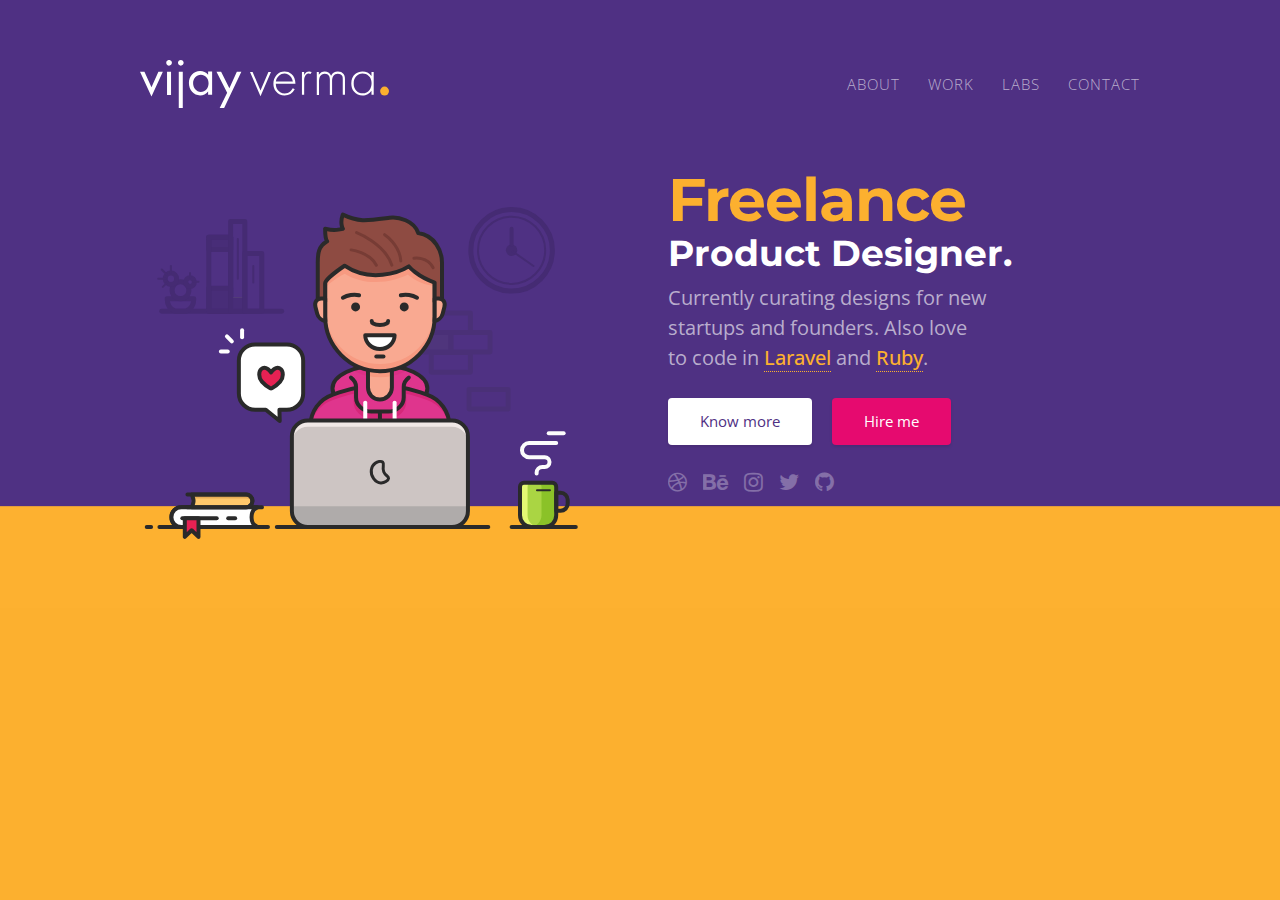
==== v2/index.html @ 16cd76d6 "added old version" ====
<!DOCTYPE html>
<html>
<head>
  <link rel="stylesheet" href="css/main.css">
  <link rel="stylesheet" href="https://maxcdn.bootstrapcdn.com/font-awesome/4.7.0/css/font-awesome.min.css">
  <meta charset="utf-8">
  <title></title>
</head>
<body class="body-t-c">
  <header class="header">
    <nav class="container nav">
      <div class="nav__logo">
        <a href="#"><img src="images/logo-white.svg" alt=""></a>
      </div>
      <div class="nav__menu">
        <ul>
          <li class="active"><a href="#">About</a></li>
          <li><a href="#">Work</a></li>
          <li><a href="#">Labs</a></li>
          <li><a href="#">Contact</a></li>
        </ul>
      </div>
    </nav>
    <div class="howdy clearfix">
      <div class="illustration">
        <div class="illustration__boy">
          <img src="images/boy-illustraion.svg" alt="">
        </div>
      </div>
      <div class="htxt-box">
        <div class="container">
          <div class="htxt-box__wrap">
            <div class="htxt-box__wrap_content">
              <h2>Freelance</h2>
              <h3>Product Designer.</h3>
                <p>Currently curating designs for
new startups and founders. Also
love to code in <span>Laravel</span> and <span>Ruby</span>.</p>
              <div class="hbtn-link">
                <a href="#" class="btn btn__know">Know more</a>
                <a href="#" class="btn btn__hire">Hire me</a>
              </div>
              <div class="hsm-link">
                <a href="https://dribbble.com/realvjy" target="_blank"><i class="fa fa-dribbble"></i></a>
                <a href="https://behance.net/realvjy" target="_blank"><i class="fa fa-behance"></i></a>
                <a href="https://instagram.com/realvjy" target="_blank"><i class="fa fa-instagram"></i></a>
                <a href="https://twitter.com/realvjy" target="_blank"><i class="fa fa-twitter"></i></a>
                <a href="https://github.com/realvjy" target="_blank"><i class="fa fa-github"></i></a>
              </div>
            </div>
          </div>
        </div>
      </div>
    </div>
  </header>
  <section class="work shide">
    <div class="false-back">
    </div>
    <div class="container">
      <div class="box">
        <div class="box-4">
          <div class="box__work">
            Box 1
          </div>
        </div>
        <div class="box-4">
          <div class="box__work">
            Box 2
          </div>
        </div>
        <div class="box-4">
          <div class="box__work">
            box 3
          </div>
        </div>
      </div>
      <div class="btn-more">
        <a href="#">Show More Work</a>
      </div>
    </div>
  </section>
  <section class="blog">

  </section>
  <section class="service">

  </section>
  <section class="testimonial">

  </section>
  <section class="talk">

  </section>
  <script type="text/javascript" src="//s3.amazonaws.com/downloads.mailchimp.com/js/signup-forms/popup/embed.js" data-dojo-config="usePlainJson: true, isDebug: false"></script><script type="text/javascript">require(["mojo/signup-forms/Loader"], function(L) { L.start({"baseUrl":"mc.us14.list-manage.com","uuid":"ed1f62133209766c02f08fd47","lid":"c4285438c3"}) })</script>
</body>
</html>
---- v2/css/main.css ----
@import url("https://fonts.googleapis.com/css?family=Montserrat:400,500,700,800");
@import url("https://fonts.googleapis.com/css?family=Open+Sans:300,400,600,600i,700,800");
/* http://meyerweb.com/eric/tools/css/reset/
   v2.0 | 20110126
*/
/* line 5, ../sass/base/_reset.scss */
html, body, div, span, applet, object, iframe,
h1, h2, h3, h4, h5, h6, p, blockquote, pre,
a, abbr, acronym, address, big, cite, code,
del, dfn, em, img, ins, kbd, q, s, samp,
small, strike, strong, sub, sup, tt, var,
b, u, i, center,
dl, dt, dd, ol, ul, li,
fieldset, form, label, legend,
table, caption, tbody, tfoot, thead, tr, th, td,
article, aside, canvas, details, embed,
figure, figcaption, footer, header, hgroup,
menu, nav, output, ruby, section, summary,
time, mark, audio, video {
  margin: 0;
  padding: 0;
  border: 0;
  font-size: 100%;
  font: inherit;
  font-family: "Open Sans", sans-serif;
  vertical-align: baseline;
  transition: all ease 0.2s; }

/* HTML5 display-role reset for older browsers */
/* line 28, ../sass/base/_reset.scss */
article, aside, details, figcaption, figure,
footer, header, hgroup, menu, nav, section {
  display: block; }

/* line 32, ../sass/base/_reset.scss */
body {
  line-height: 1;
  background-color: #F7F7F7; }

/* line 36, ../sass/base/_reset.scss */
ol, ul {
  list-style: none; }

/* line 39, ../sass/base/_reset.scss */
blockquote, q {
  quotes: none; }

/* line 42, ../sass/base/_reset.scss */
blockquote:before, blockquote:after,
q:before, q:after {
  content: '';
  content: none; }

/* line 47, ../sass/base/_reset.scss */
table {
  border-collapse: collapse;
  border-spacing: 0; }

/* line 52, ../sass/base/_reset.scss */
strong {
  font-weight: bold; }

/* line 56, ../sass/base/_reset.scss */
.shide {
  display: none; }

/* Makes border-box properties */
/* line 18, ../sass/components/_grid.scss */
* {
  box-sizing: border-box; }

/* line 26, ../sass/components/_grid.scss */
.container {
  max-width: 62.5rem;
  margin-left: auto;
  margin-right: auto; }
  /* line 12, ../bower_components/susy/sass/susy/output/support/_clearfix.scss */
  .container:after {
    content: " ";
    display: block;
    clear: both; }

/* line 2, ../sass/base/_mixins.scss */
header:after, section:after {
  content: "";
  display: table;
  clear: both; }

/* line 34, ../sass/components/_grid.scss */
.box {
  z-index: 999; }
  /* line 2, ../sass/base/_mixins.scss */
  .box:after {
    content: "";
    display: table;
    clear: both; }
  /* line 37, ../sass/components/_grid.scss */
  .box .box-4 {
    width: 32.20339%;
    float: left; }
    /* line 66, ../bower_components/susy/sass/susy/language/susy/_gallery.scss */
    .box .box-4:nth-child(3n + 1) {
      margin-left: 0;
      margin-right: -100%;
      clear: both;
      margin-left: 0; }
    /* line 66, ../bower_components/susy/sass/susy/language/susy/_gallery.scss */
    .box .box-4:nth-child(3n + 2) {
      margin-left: 33.89831%;
      margin-right: -100%;
      clear: none; }
    /* line 66, ../bower_components/susy/sass/susy/language/susy/_gallery.scss */
    .box .box-4:nth-child(3n + 3) {
      margin-left: 67.79661%;
      margin-right: -100%;
      clear: none; }

/* line 43, ../sass/components/_grid.scss */
.gallery {
  margin: 0; }
  /* line 2, ../sass/base/_mixins.scss */
  .gallery:after {
    content: "";
    display: table;
    clear: both; }

/* line 48, ../sass/components/_grid.scss */
.gallery__item {
  width: 49.15254%;
  float: left;
  height: 8rem;
  margin-bottom: 1.69492%; }
  /* line 66, ../bower_components/susy/sass/susy/language/susy/_gallery.scss */
  .gallery__item:nth-child(2n + 1) {
    margin-left: 0;
    margin-right: -100%;
    clear: both;
    margin-left: 0; }
  /* line 66, ../bower_components/susy/sass/susy/language/susy/_gallery.scss */
  .gallery__item:nth-child(2n + 2) {
    margin-left: 50.84746%;
    margin-right: -100%;
    clear: none; }
  /* line 53, ../sass/components/_grid.scss */
  .gallery__item:nth-last-child(-n+2) {
    margin-bottom: 0; }
  @media (min-width: 40rem) {
    /* line 48, ../sass/components/_grid.scss */
    .gallery__item {
      width: 32.20339%;
      float: left; }
      /* line 66, ../bower_components/susy/sass/susy/language/susy/_gallery.scss */
      .gallery__item:nth-child(3n + 1) {
        margin-left: 0;
        margin-right: -100%;
        clear: both;
        margin-left: 0; }
      /* line 66, ../bower_components/susy/sass/susy/language/susy/_gallery.scss */
      .gallery__item:nth-child(3n + 2) {
        margin-left: 33.89831%;
        margin-right: -100%;
        clear: none; }
      /* line 66, ../bower_components/susy/sass/susy/language/susy/_gallery.scss */
      .gallery__item:nth-child(3n + 3) {
        margin-left: 67.79661%;
        margin-right: -100%;
        clear: none; }
      /* line 60, ../sass/components/_grid.scss */
      .gallery__item:nth-last-child(-n+3) {
        margin-bottom: 0; } }
  @media (min-width: 64rem) {
    /* line 48, ../sass/components/_grid.scss */
    .gallery__item {
      width: 23.72881%;
      float: left; }
      /* line 66, ../bower_components/susy/sass/susy/language/susy/_gallery.scss */
      .gallery__item:nth-child(4n + 1) {
        margin-left: 0;
        margin-right: -100%;
        clear: both;
        margin-left: 0; }
      /* line 66, ../bower_components/susy/sass/susy/language/susy/_gallery.scss */
      .gallery__item:nth-child(4n + 2) {
        margin-left: 25.42373%;
        margin-right: -100%;
        clear: none; }
      /* line 66, ../bower_components/susy/sass/susy/language/susy/_gallery.scss */
      .gallery__item:nth-child(4n + 3) {
        margin-left: 50.84746%;
        margin-right: -100%;
        clear: none; }
      /* line 66, ../bower_components/susy/sass/susy/language/susy/_gallery.scss */
      .gallery__item:nth-child(4n + 4) {
        margin-left: 76.27119%;
        margin-right: -100%;
        clear: none; }
      /* line 68, ../sass/components/_grid.scss */
      .gallery__item:nth-last-child(-n+4) {
        margin-bottom: 0; } }

/* line 74, ../sass/components/_grid.scss */
footer {
  width: 100%;
  float: left;
  margin-left: 0;
  margin-right: 0;
  height: 4rem; }

/* line 79, ../sass/components/_grid.scss */
.outline {
  display: block;
  margin: 1.69492% 0;
  font-family: Lato, sans-serif;
  text-decoration: none;
  text-align: center; }
  /* line 86, ../sass/components/_grid.scss */
  .outline:hover {
    text-decoration: underline; }

/* line 93, ../sass/components/_grid.scss */
.header {
  background-color: #4F3083;
  color: #ffffff; }

/* line 97, ../sass/components/_grid.scss */
.nav {
  padding-top: 60px; }
  /* line 99, ../sass/components/_grid.scss */
  .nav .nav__logo {
    float: left; }
    /* line 101, ../sass/components/_grid.scss */
    .nav .nav__logo img {
      display: block;
      height: 48px; }
  /* line 106, ../sass/components/_grid.scss */
  .nav .nav__menu {
    float: right; }
    /* line 109, ../sass/components/_grid.scss */
    .nav .nav__menu ul > li {
      display: inline-block;
      padding: 14px 12px; }
      /* line 112, ../sass/components/_grid.scss */
      .nav .nav__menu ul > li a {
        font-family: "Open Sans", sans-serif;
        font-weight: 300;
        display: block;
        line-height: 20px;
        text-transform: uppercase;
        font-size: 15px;
        letter-spacing: 1px;
        text-decoration: none;
        color: #B9ADCD;
        border-bottom: 2px solid transparent; }
        /* line 123, ../sass/components/_grid.scss */
        .nav .nav__menu ul > li a:hover {
          border-bottom: 2px solid #FCB02F;
          color: #ffffff; }
      /* line 128, ../sass/components/_grid.scss */
      .nav .nav__menu ul > li:last-child {
        padding-right: 0; }

/* line 136, ../sass/components/_grid.scss */
.howdy {
  position: relative; }
  /* line 138, ../sass/components/_grid.scss */
  .howdy .illustration {
    width: 100%;
    display: block; }
    /* line 141, ../sass/components/_grid.scss */
    .howdy .illustration .illustration__boy {
      overflow: hidden; }
      /* line 143, ../sass/components/_grid.scss */
      .howdy .illustration .illustration__boy img {
        margin-left: -40%;
        height: 60%;
        display: block; }
  /* line 150, ../sass/components/_grid.scss */
  .howdy .htxt-box {
    position: absolute;
    top: 0;
    right: 0;
    width: 100%; }
    /* line 155, ../sass/components/_grid.scss */
    .howdy .htxt-box .htxt-box__wrap {
      margin-left: 50.84746%; }
      /* line 157, ../sass/components/_grid.scss */
      .howdy .htxt-box .htxt-box__wrap .htxt-box__wrap_content {
        padding-left: 20px;
        margin-top: 60px; }
        /* line 160, ../sass/components/_grid.scss */
        .howdy .htxt-box .htxt-box__wrap .htxt-box__wrap_content h2 {
          font-family: "Montserrat", sans-serif;
          font-size: 60px;
          color: #FCB02F;
          font-weight: 700;
          letter-spacing: -1px;
          margin-bottom: 5px; }
        /* line 168, ../sass/components/_grid.scss */
        .howdy .htxt-box .htxt-box__wrap .htxt-box__wrap_content h3 {
          font-family: "Montserrat", sans-serif;
          font-size: 36px;
          font-weight: 700; }
        /* line 173, ../sass/components/_grid.scss */
        .howdy .htxt-box .htxt-box__wrap .htxt-box__wrap_content p {
          margin-top: 12px;
          margin-bottom: 25px;
          max-width: 320px;
          font-family: "Open Sans", sans-serif;
          font-size: 20px;
          font-weight: 400;
          line-height: 30px;
          color: #B9ADCD; }
          /* line 182, ../sass/components/_grid.scss */
          .howdy .htxt-box .htxt-box__wrap .htxt-box__wrap_content p span {
            font-weight: 500;
            color: #FCB02F;
            border-bottom: 1px dotted #FCB02F; }
        /* line 189, ../sass/components/_grid.scss */
        .howdy .htxt-box .htxt-box__wrap .htxt-box__wrap_content .hbtn-link {
          margin-top: 10px; }
          /* line 191, ../sass/components/_grid.scss */
          .howdy .htxt-box .htxt-box__wrap .htxt-box__wrap_content .hbtn-link .btn {
            border-radius: 4px;
            font-family: "Open Sans", sans-serif;
            text-decoration: none;
            font-size: 15px;
            line-height: 15px;
            font-weight: 400;
            padding: 16px 32px;
            display: inline-block;
            box-shadow: 0 2px 3px rgba(0, 0, 0, 0.1);
            transition: all ease 0.2s; }
            /* line 202, ../sass/components/_grid.scss */
            .howdy .htxt-box .htxt-box__wrap .htxt-box__wrap_content .hbtn-link .btn.btn__know {
              background-color: #ffffff;
              color: #4F3083;
              margin-right: 16px; }
              /* line 206, ../sass/components/_grid.scss */
              .howdy .htxt-box .htxt-box__wrap .htxt-box__wrap_content .hbtn-link .btn.btn__know:hover {
                background-color: #e6e6e6; }
            /* line 210, ../sass/components/_grid.scss */
            .howdy .htxt-box .htxt-box__wrap .htxt-box__wrap_content .hbtn-link .btn.btn__hire {
              background-color: #e60a6f;
              color: #ffffff; }
              /* line 212, ../sass/components/_grid.scss */
              .howdy .htxt-box .htxt-box__wrap .htxt-box__wrap_content .hbtn-link .btn.btn__hire:hover {
                background-color: #ce0963; }
            /* line 216, ../sass/components/_grid.scss */
            .howdy .htxt-box .htxt-box__wrap .htxt-box__wrap_content .hbtn-link .btn:hover {
              webkit-transform: translate3d(0, -1px, 0);
              -moz-transform: translate3d(0, -1px, 0);
              -ms-transform: translate3d(0, -1px, 0);
              -o-transform: translate3d(0, -1px, 0);
              transform: translate3d(0, -1px, 0); }
        /* line 225, ../sass/components/_grid.scss */
        .howdy .htxt-box .htxt-box__wrap .htxt-box__wrap_content .hsm-link {
          margin-top: 25px; }
          /* line 227, ../sass/components/_grid.scss */
          .howdy .htxt-box .htxt-box__wrap .htxt-box__wrap_content .hsm-link a {
            font-size: 22px;
            text-decoration: none;
            display: inline-block;
            color: #ffffff;
            margin-right: 12px;
            opacity: 0.3;
            transition: all ease 0.3s; }
            /* line 235, ../sass/components/_grid.scss */
            .howdy .htxt-box .htxt-box__wrap .htxt-box__wrap_content .hsm-link a:hover {
              opacity: 1; }

/* line 1, ../sass/components/_sections.scss */
section {
  position: relative; }

/* line 4, ../sass/components/_sections.scss */
.footer {
  display: block;
  width: 100%; }

/* line 10, ../sass/components/_sections.scss */
.work .box__work {
  height: 200px;
  box-shadow: 0 10px 25px 0 rgba(49, 49, 93, 0.1);
  background-color: #ffffff;
  border-radius: 5px; }

/* line 18, ../sass/components/_sections.scss */
.false-back {
  position: absolute;
  z-index: -1;
  width: 100%;
  height: 60px;
  background-color: #FCB02F; }

/* line 26, ../sass/components/_sections.scss */
.body-t-c {
  background-color: #FCB02F; }
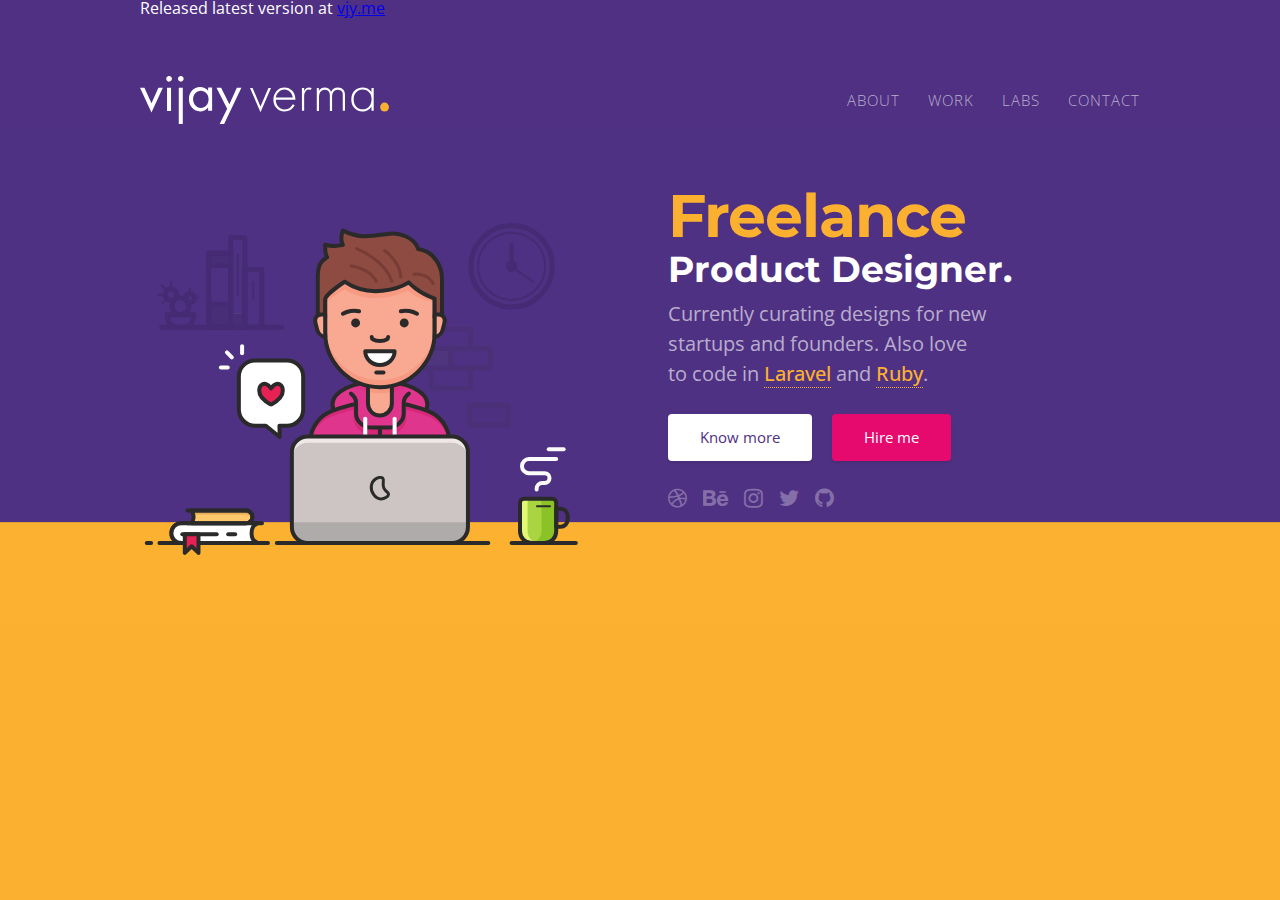
==== commit 346a2dc0: "Update index.html" ====
--- a/v2/index.html
+++ b/v2/index.html
@@ -8,6 +8,7 @@
 </head>
 <body class="body-t-c">
   <header class="header">
+    <div class="announce-wrapper release"><div class="container"><h2>Released latest version at <a href="https://vjy.me">vjy.me</a></h2></div></div>
     <nav class="container nav">
       <div class="nav__logo">
         <a href="#"><img src="images/logo-white.svg" alt=""></a>
@@ -91,6 +92,6 @@
   <section class="talk">
 
   </section>
-  <script type="text/javascript" src="//s3.amazonaws.com/downloads.mailchimp.com/js/signup-forms/popup/embed.js" data-dojo-config="usePlainJson: true, isDebug: false"></script><script type="text/javascript">require(["mojo/signup-forms/Loader"], function(L) { L.start({"baseUrl":"mc.us14.list-manage.com","uuid":"ed1f62133209766c02f08fd47","lid":"c4285438c3"}) })</script>
+
 </body>
 </html>
